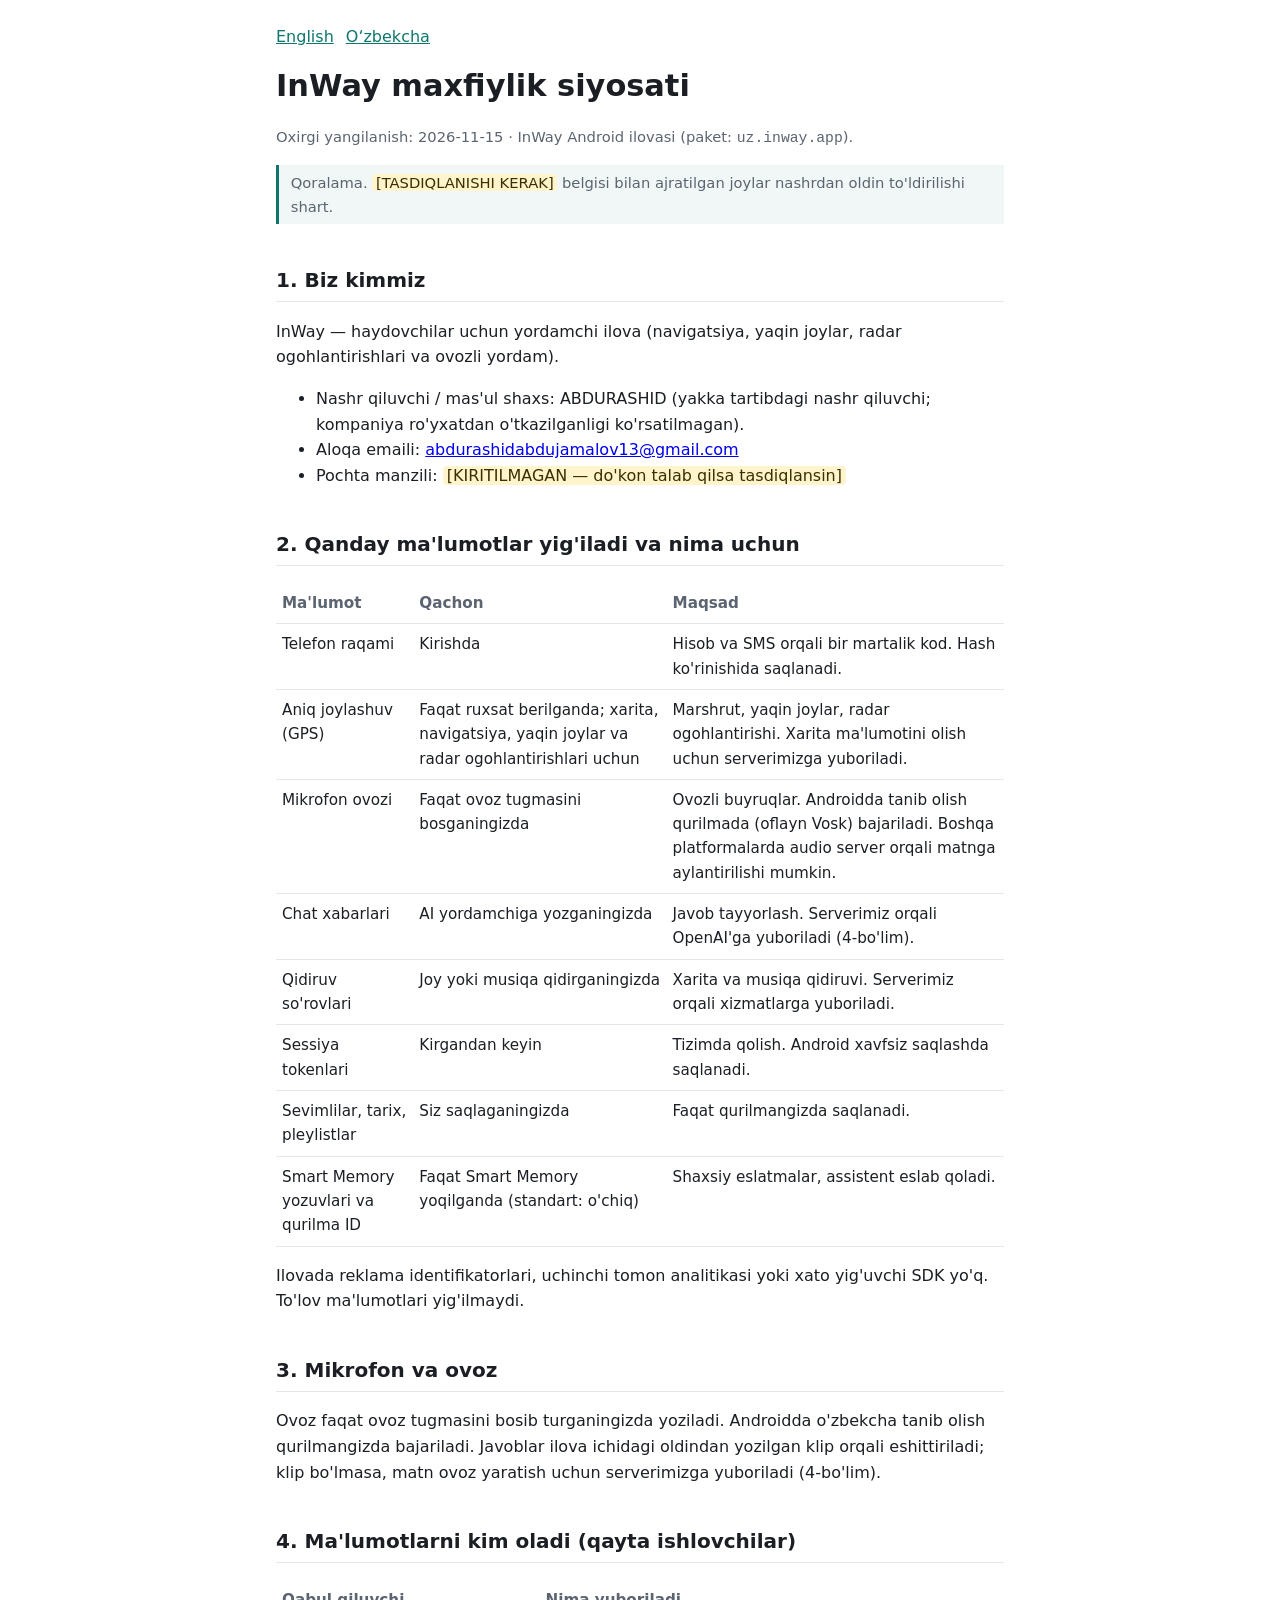
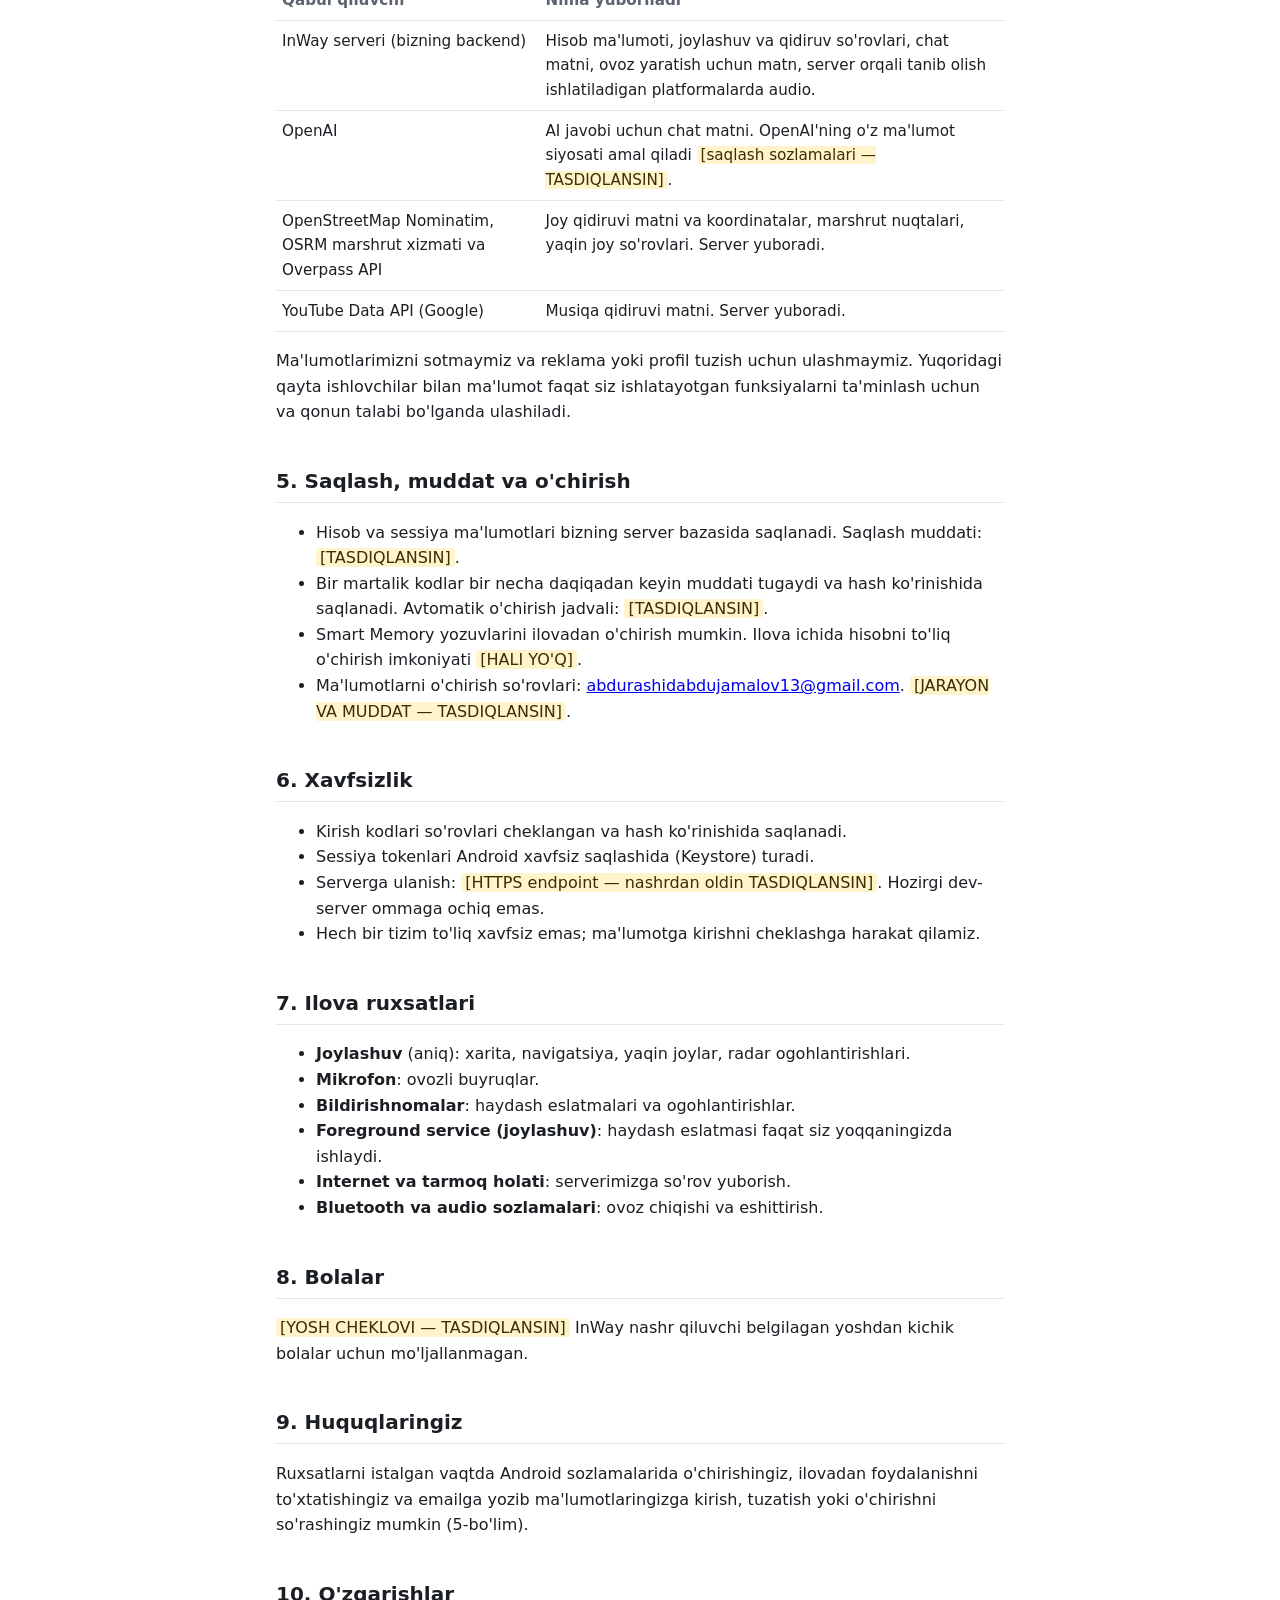
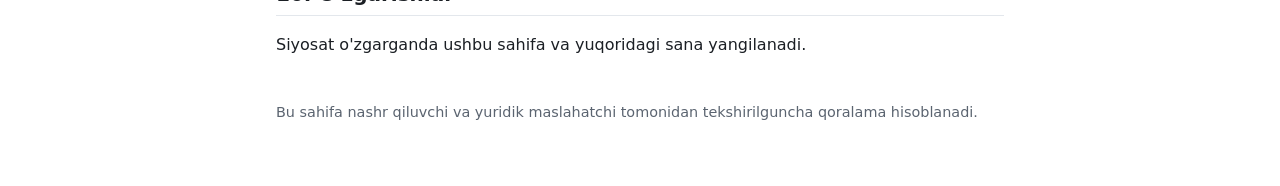
==== uz/index.html @ 06516bba "Add Uzbek privacy policy page This HTML file contains the privacy policy for the InWay application i" ====
<!doctype html>
<html lang="uz">
<head>
<meta charset="utf-8">
<meta name="viewport" content="width=device-width, initial-scale=1">
<title>InWay Maxfiylik siyosati</title>
<meta name="description" content="InWay ilovasi ma'lumotlarni qanday yig'ishi, ishlatishi, saqlashi va o'chirishi haqida.">
<link rel="stylesheet" href="../style.css">
</head>
<body>
<main>
<nav><a href="../index.html">English</a><a href="index.html">O‘zbekcha</a></nav>
<h1>InWay maxfiylik siyosati</h1>
<p class="meta">Oxirgi yangilanish: 2026-11-15 · InWay Android ilovasi (paket: <code>uz.inway.app</code>).</p>
<p class="note">Qoralama. <span class="todo">[TASDIQLANISHI KERAK]</span> belgisi bilan ajratilgan joylar nashrdan oldin to'ldirilishi shart.</p>

<h2>1. Biz kimmiz</h2>
<p>InWay — haydovchilar uchun yordamchi ilova (navigatsiya, yaqin joylar, radar ogohlantirishlari va ovozli yordam).</p>
<ul>
<li>Nashr qiluvchi / mas'ul shaxs: ABDURASHID (yakka tartibdagi nashr qiluvchi; kompaniya ro'yxatdan o'tkazilganligi ko'rsatilmagan).</li>
<li>Aloqa emaili: <a href="mailto:abdurashidabdujamalov13@gmail.com">abdurashidabdujamalov13@gmail.com</a></li>
<li>Pochta manzili: <span class="todo">[KIRITILMAGAN — do'kon talab qilsa tasdiqlansin]</span></li>
</ul>

<h2>2. Qanday ma'lumotlar yig'iladi va nima uchun</h2>
<table>
<tr><th>Ma'lumot</th><th>Qachon</th><th>Maqsad</th></tr>
<tr><td>Telefon raqami</td><td>Kirishda</td><td>Hisob va SMS orqali bir martalik kod. Hash ko'rinishida saqlanadi.</td></tr>
<tr><td>Aniq joylashuv (GPS)</td><td>Faqat ruxsat berilganda; xarita, navigatsiya, yaqin joylar va radar ogohlantirishlari uchun</td><td>Marshrut, yaqin joylar, radar ogohlantirishi. Xarita ma'lumotini olish uchun serverimizga yuboriladi.</td></tr>
<tr><td>Mikrofon ovozi</td><td>Faqat ovoz tugmasini bosganingizda</td><td>Ovozli buyruqlar. Androidda tanib olish qurilmada (oflayn Vosk) bajariladi. Boshqa platformalarda audio server orqali matnga aylantirilishi mumkin.</td></tr>
<tr><td>Chat xabarlari</td><td>AI yordamchiga yozganingizda</td><td>Javob tayyorlash. Serverimiz orqali OpenAI'ga yuboriladi (4-bo'lim).</td></tr>
<tr><td>Qidiruv so'rovlari</td><td>Joy yoki musiqa qidirganingizda</td><td>Xarita va musiqa qidiruvi. Serverimiz orqali xizmatlarga yuboriladi.</td></tr>
<tr><td>Sessiya tokenlari</td><td>Kirgandan keyin</td><td>Tizimda qolish. Android xavfsiz saqlashda saqlanadi.</td></tr>
<tr><td>Sevimlilar, tarix, pleylistlar</td><td>Siz saqlaganingizda</td><td>Faqat qurilmangizda saqlanadi.</td></tr>
<tr><td>Smart Memory yozuvlari va qurilma ID</td><td>Faqat Smart Memory yoqilganda (standart: o'chiq)</td><td>Shaxsiy eslatmalar, assistent eslab qoladi.</td></tr>
</table>
<p>Ilovada reklama identifikatorlari, uchinchi tomon analitikasi yoki xato yig'uvchi SDK yo'q. To'lov ma'lumotlari yig'ilmaydi.</p>

<h2>3. Mikrofon va ovoz</h2>
<p>Ovoz faqat ovoz tugmasini bosib turganingizda yoziladi. Androidda o'zbekcha tanib olish qurilmangizda bajariladi. Javoblar ilova ichidagi oldindan yozilgan klip orqali eshittiriladi; klip bo'lmasa, matn ovoz yaratish uchun serverimizga yuboriladi (4-bo'lim).</p>

<h2>4. Ma'lumotlarni kim oladi (qayta ishlovchilar)</h2>
<table>
<tr><th>Qabul qiluvchi</th><th>Nima yuboriladi</th></tr>
<tr><td>InWay serveri (bizning backend)</td><td>Hisob ma'lumoti, joylashuv va qidiruv so'rovlari, chat matni, ovoz yaratish uchun matn, server orqali tanib olish ishlatiladigan platformalarda audio.</td></tr>
<tr><td>OpenAI</td><td>AI javobi uchun chat matni. OpenAI'ning o'z ma'lumot siyosati amal qiladi <span class="todo">[saqlash sozlamalari — TASDIQLANSIN]</span>.</td></tr>
<tr><td>OpenStreetMap Nominatim, OSRM marshrut xizmati va Overpass API</td><td>Joy qidiruvi matni va koordinatalar, marshrut nuqtalari, yaqin joy so'rovlari. Server yuboradi.</td></tr>
<tr><td>YouTube Data API (Google)</td><td>Musiqa qidiruvi matni. Server yuboradi.</td></tr>
</table>
<p>Ma'lumotlarimizni sotmaymiz va reklama yoki profil tuzish uchun ulashmaymiz. Yuqoridagi qayta ishlovchilar bilan ma'lumot faqat siz ishlatayotgan funksiyalarni ta'minlash uchun va qonun talabi bo'lganda ulashiladi.</p>

<h2>5. Saqlash, muddat va o'chirish</h2>
<ul>
<li>Hisob va sessiya ma'lumotlari bizning server bazasida saqlanadi. Saqlash muddati: <span class="todo">[TASDIQLANSIN]</span>.</li>
<li>Bir martalik kodlar bir necha daqiqadan keyin muddati tugaydi va hash ko'rinishida saqlanadi. Avtomatik o'chirish jadvali: <span class="todo">[TASDIQLANSIN]</span>.</li>
<li>Smart Memory yozuvlarini ilovadan o'chirish mumkin. Ilova ichida hisobni to'liq o'chirish imkoniyati <span class="todo">[HALI YO'Q]</span>.</li>
<li>Ma'lumotlarni o'chirish so'rovlari: <a href="mailto:abdurashidabdujamalov13@gmail.com">abdurashidabdujamalov13@gmail.com</a>. <span class="todo">[JARAYON VA MUDDAT — TASDIQLANSIN]</span>.</li>
</ul>

<h2>6. Xavfsizlik</h2>
<ul>
<li>Kirish kodlari so'rovlari cheklangan va hash ko'rinishida saqlanadi.</li>
<li>Sessiya tokenlari Android xavfsiz saqlashida (Keystore) turadi.</li>
<li>Serverga ulanish: <span class="todo">[HTTPS endpoint — nashrdan oldin TASDIQLANSIN]</span>. Hozirgi dev-server ommaga ochiq emas.</li>
<li>Hech bir tizim to'liq xavfsiz emas; ma'lumotga kirishni cheklashga harakat qilamiz.</li>
</ul>

<h2>7. Ilova ruxsatlari</h2>
<ul>
<li><b>Joylashuv</b> (aniq): xarita, navigatsiya, yaqin joylar, radar ogohlantirishlari.</li>
<li><b>Mikrofon</b>: ovozli buyruqlar.</li>
<li><b>Bildirishnomalar</b>: haydash eslatmalari va ogohlantirishlar.</li>
<li><b>Foreground service (joylashuv)</b>: haydash eslatmasi faqat siz yoqqaningizda ishlaydi.</li>
<li><b>Internet va tarmoq holati</b>: serverimizga so'rov yuborish.</li>
<li><b>Bluetooth va audio sozlamalari</b>: ovoz chiqishi va eshittirish.</li>
</ul>

<h2>8. Bolalar</h2>
<p><span class="todo">[YOSH CHEKLOVI — TASDIQLANSIN]</span> InWay nashr qiluvchi belgilagan yoshdan kichik bolalar uchun mo'ljallanmagan.</p>

<h2>9. Huquqlaringiz</h2>
<p>Ruxsatlarni istalgan vaqtda Android sozlamalarida o'chirishingiz, ilovadan foydalanishni to'xtatishingiz va emailga yozib ma'lumotlaringizga kirish, tuzatish yoki o'chirishni so'rashingiz mumkin (5-bo'lim).</p>

<h2>10. O'zgarishlar</h2>
<p>Siyosat o'zgarganda ushbu sahifa va yuqoridagi sana yangilanadi.</p>

<footer>Bu sahifa nashr qiluvchi va yuridik maslahatchi tomonidan tekshirilguncha qoralama hisoblanadi.</footer>
</main>
</body>
</html>
---- style.css ----
:root { --fg:#1b1f24; --muted:#5b6470; --bg:#ffffff; --accent:#0f766e; --line:#e3e7ec; }
@media (prefers-color-scheme: dark) { :root { --fg:#e8edf2; --muted:#9aa5b1; --bg:#0d1117; --accent:#34d399; --line:#243041; } }
* { box-sizing:border-box; }
body { margin:0; font:16px/1.6 system-ui,-apple-system,Segoe UI,Roboto,sans-serif; color:var(--fg); background:var(--bg); }
main { max-width:760px; margin:0 auto; padding:24px 16px 64px; }
h1 { font-size:1.9rem; margin:.4em 0 .2em; }
h2 { font-size:1.25rem; margin-top:2em; border-bottom:1px solid var(--line); padding-bottom:.25em; }
p, li { color:var(--fg); }
.meta, .note { color:var(--muted); font-size:.92rem; }
.note { border-left:3px solid var(--accent); padding:.4em .8em; background:rgba(15,118,110,.06); }
.todo { background:#fff4cc; color:#3b2f00; padding:0 .25em; border-radius:4px; }
table { width:100%; border-collapse:collapse; font-size:.95rem; display:block; overflow-x:auto; }
th, td { text-align:left; padding:8px 6px; border-bottom:1px solid var(--line); vertical-align:top; }
th { color:var(--muted); font-weight:600; }
nav a { margin-right:12px; color:var(--accent); }
footer { margin-top:3em; color:var(--muted); font-size:.9rem; }
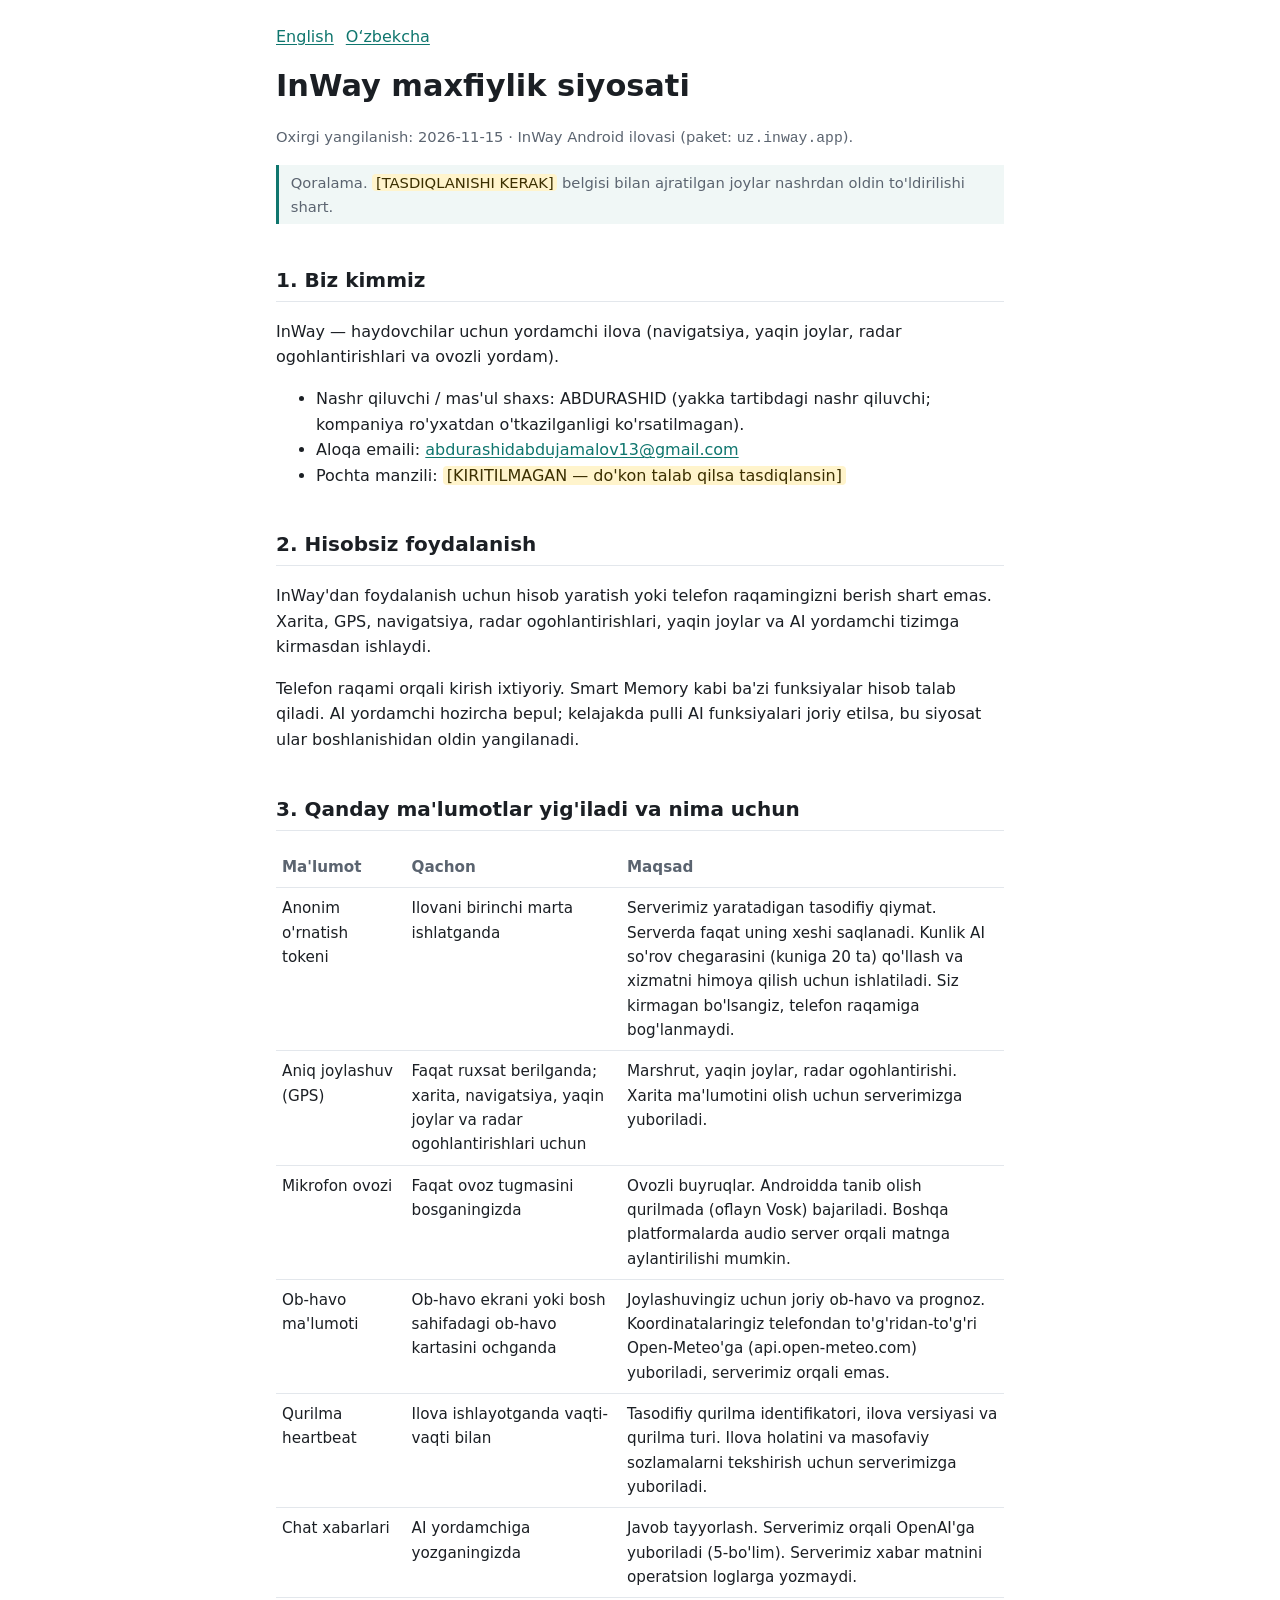
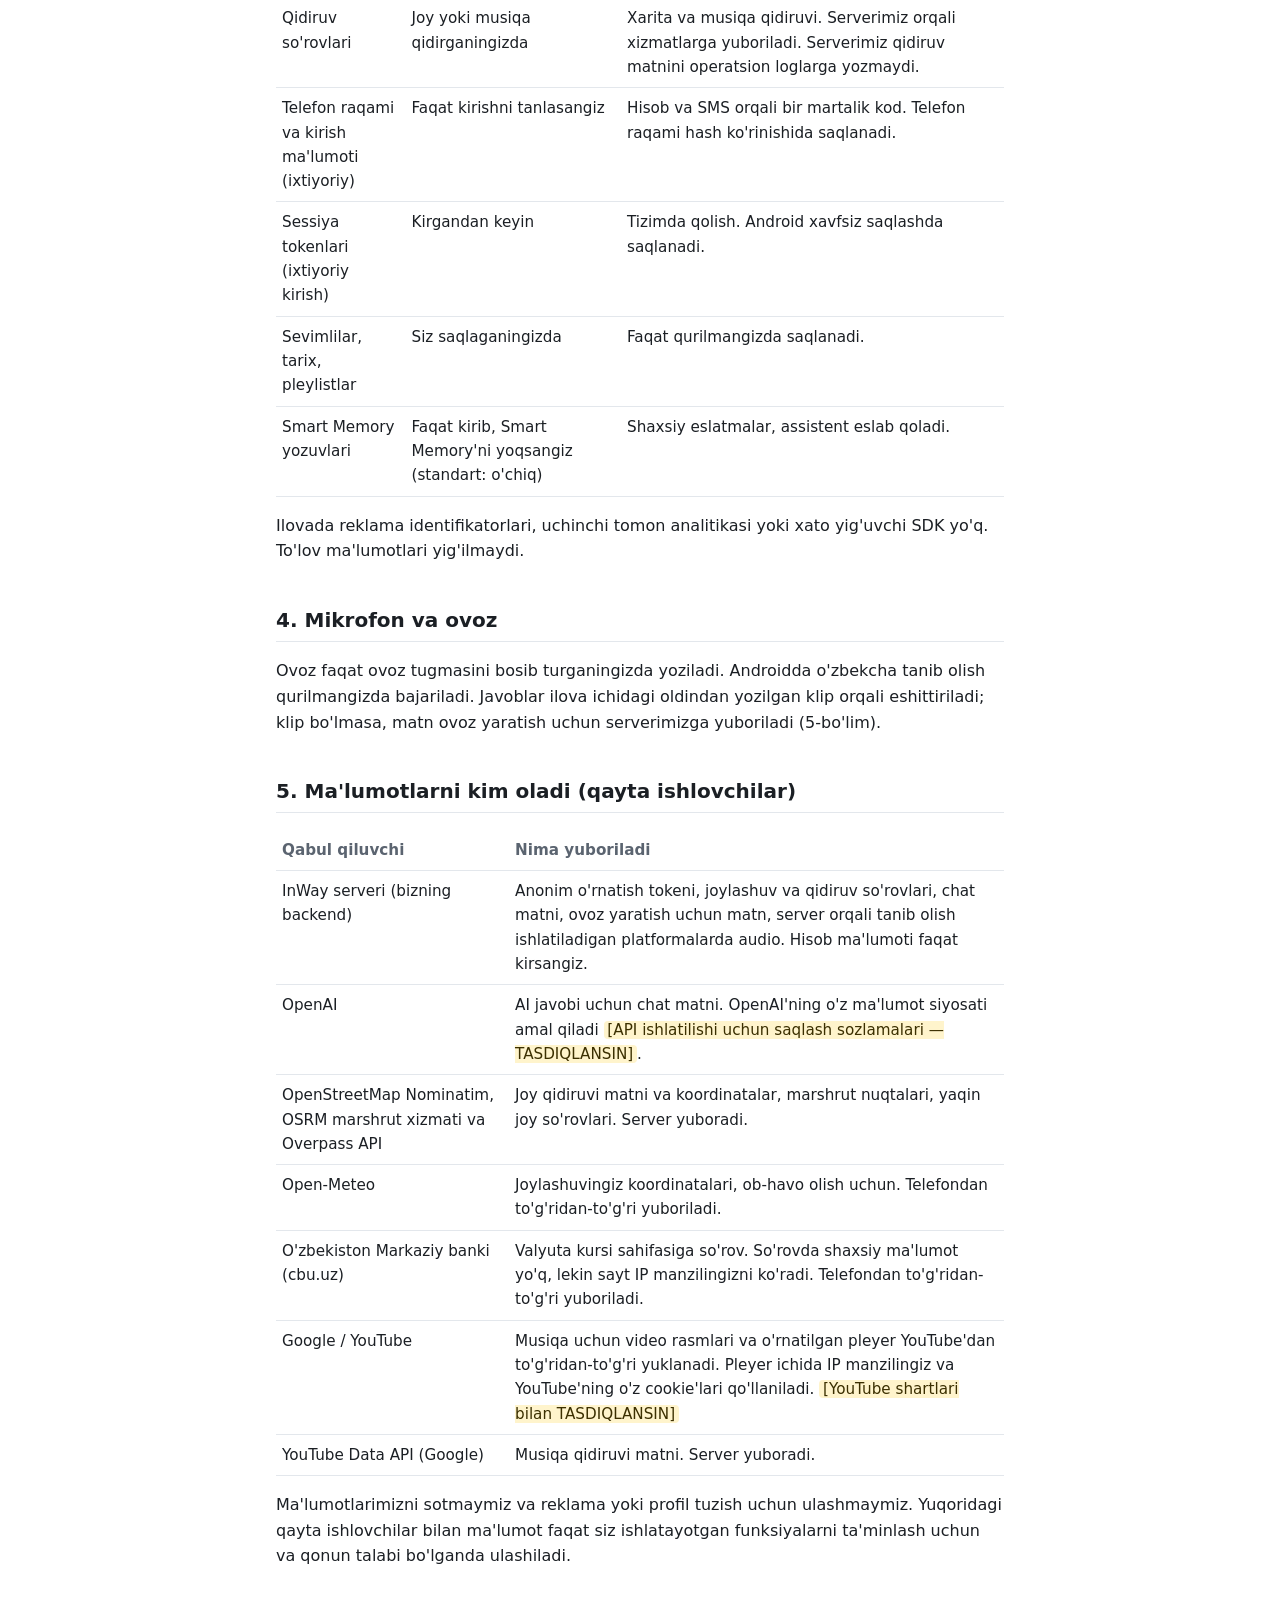
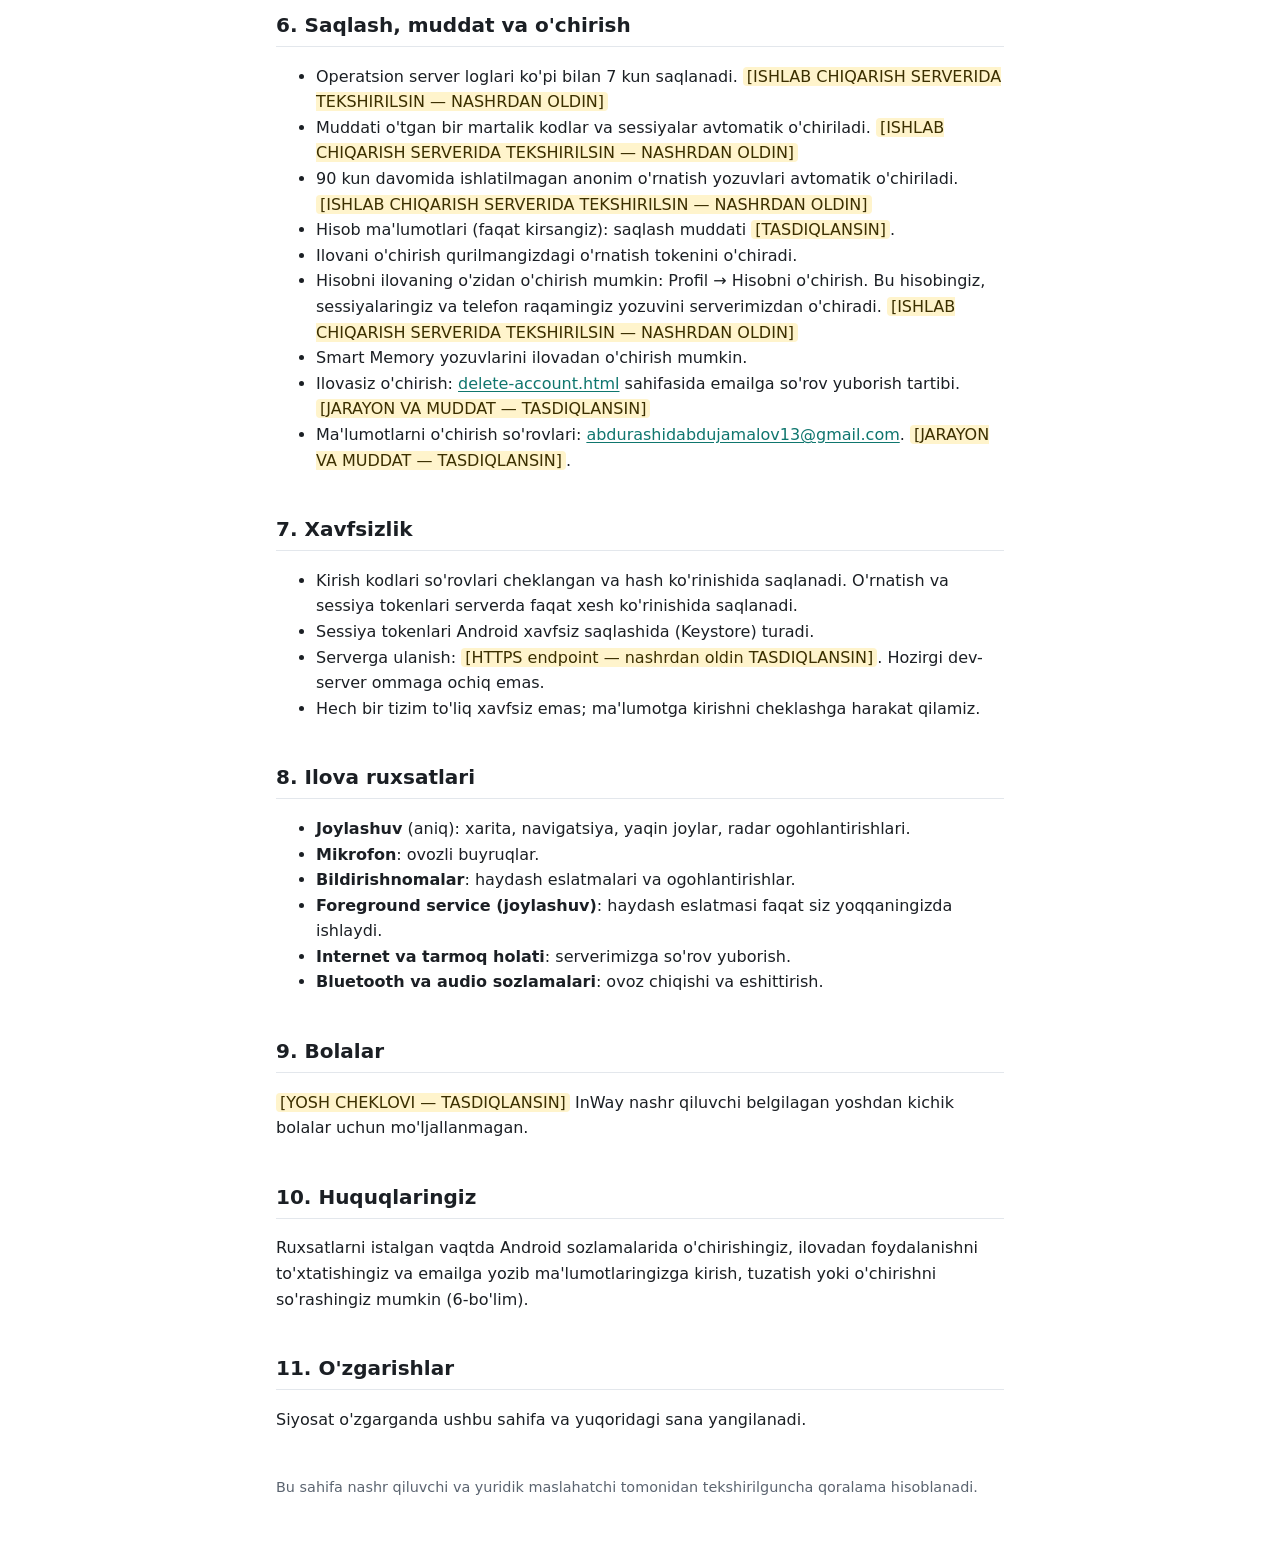
==== commit f5219cc9: "Update Uzbek privacy policy (accountless, in-app deletion)" ====
--- a/uz/index.html
+++ b/uz/index.html
@@ -5,6 +5,8 @@
 <meta name="viewport" content="width=device-width, initial-scale=1">
 <title>InWay Maxfiylik siyosati</title>
 <meta name="description" content="InWay ilovasi ma'lumotlarni qanday yig'ishi, ishlatishi, saqlashi va o'chirishi haqida.">
+<link rel="icon" type="image/png" href="../favicon.png">
+<link rel="apple-touch-icon" href="../apple-touch-icon.png">
 <link rel="stylesheet" href="../style.css">
 </head>
 <body>
@@ -22,50 +24,65 @@
 <li>Pochta manzili: <span class="todo">[KIRITILMAGAN — do'kon talab qilsa tasdiqlansin]</span></li>
 </ul>
 
-<h2>2. Qanday ma'lumotlar yig'iladi va nima uchun</h2>
+<h2>2. Hisobsiz foydalanish</h2>
+<p>InWay'dan foydalanish uchun hisob yaratish yoki telefon raqamingizni berish shart emas. Xarita, GPS, navigatsiya, radar ogohlantirishlari, yaqin joylar va AI yordamchi tizimga kirmasdan ishlaydi.</p>
+<p>Telefon raqami orqali kirish ixtiyoriy. Smart Memory kabi ba'zi funksiyalar hisob talab qiladi. AI yordamchi hozircha bepul; kelajakda pulli AI funksiyalari joriy etilsa, bu siyosat ular boshlanishidan oldin yangilanadi.</p>
+
+<h2>3. Qanday ma'lumotlar yig'iladi va nima uchun</h2>
 <table>
 <tr><th>Ma'lumot</th><th>Qachon</th><th>Maqsad</th></tr>
-<tr><td>Telefon raqami</td><td>Kirishda</td><td>Hisob va SMS orqali bir martalik kod. Hash ko'rinishida saqlanadi.</td></tr>
+<tr><td>Anonim o'rnatish tokeni</td><td>Ilovani birinchi marta ishlatganda</td><td>Serverimiz yaratadigan tasodifiy qiymat. Serverda faqat uning xeshi saqlanadi. Kunlik AI so'rov chegarasini (kuniga 20 ta) qo'llash va xizmatni himoya qilish uchun ishlatiladi. Siz kirmagan bo'lsangiz, telefon raqamiga bog'lanmaydi.</td></tr>
 <tr><td>Aniq joylashuv (GPS)</td><td>Faqat ruxsat berilganda; xarita, navigatsiya, yaqin joylar va radar ogohlantirishlari uchun</td><td>Marshrut, yaqin joylar, radar ogohlantirishi. Xarita ma'lumotini olish uchun serverimizga yuboriladi.</td></tr>
 <tr><td>Mikrofon ovozi</td><td>Faqat ovoz tugmasini bosganingizda</td><td>Ovozli buyruqlar. Androidda tanib olish qurilmada (oflayn Vosk) bajariladi. Boshqa platformalarda audio server orqali matnga aylantirilishi mumkin.</td></tr>
-<tr><td>Chat xabarlari</td><td>AI yordamchiga yozganingizda</td><td>Javob tayyorlash. Serverimiz orqali OpenAI'ga yuboriladi (4-bo'lim).</td></tr>
-<tr><td>Qidiruv so'rovlari</td><td>Joy yoki musiqa qidirganingizda</td><td>Xarita va musiqa qidiruvi. Serverimiz orqali xizmatlarga yuboriladi.</td></tr>
-<tr><td>Sessiya tokenlari</td><td>Kirgandan keyin</td><td>Tizimda qolish. Android xavfsiz saqlashda saqlanadi.</td></tr>
+<tr><td>Ob-havo ma'lumoti</td><td>Ob-havo ekrani yoki bosh sahifadagi ob-havo kartasini ochganda</td><td>Joylashuvingiz uchun joriy ob-havo va prognoz. Koordinatalaringiz telefondan to'g'ridan-to'g'ri Open-Meteo'ga (api.open-meteo.com) yuboriladi, serverimiz orqali emas.</td></tr>
+<tr><td>Qurilma heartbeat</td><td>Ilova ishlayotganda vaqti-vaqti bilan</td><td>Tasodifiy qurilma identifikatori, ilova versiyasi va qurilma turi. Ilova holatini va masofaviy sozlamalarni tekshirish uchun serverimizga yuboriladi.</td></tr>
+<tr><td>Chat xabarlari</td><td>AI yordamchiga yozganingizda</td><td>Javob tayyorlash. Serverimiz orqali OpenAI'ga yuboriladi (5-bo'lim). Serverimiz xabar matnini operatsion loglarga yozmaydi.</td></tr>
+<tr><td>Qidiruv so'rovlari</td><td>Joy yoki musiqa qidirganingizda</td><td>Xarita va musiqa qidiruvi. Serverimiz orqali xizmatlarga yuboriladi. Serverimiz qidiruv matnini operatsion loglarga yozmaydi.</td></tr>
+<tr><td>Telefon raqami va kirish ma'lumoti (ixtiyoriy)</td><td>Faqat kirishni tanlasangiz</td><td>Hisob va SMS orqali bir martalik kod. Telefon raqami hash ko'rinishida saqlanadi.</td></tr>
+<tr><td>Sessiya tokenlari (ixtiyoriy kirish)</td><td>Kirgandan keyin</td><td>Tizimda qolish. Android xavfsiz saqlashda saqlanadi.</td></tr>
 <tr><td>Sevimlilar, tarix, pleylistlar</td><td>Siz saqlaganingizda</td><td>Faqat qurilmangizda saqlanadi.</td></tr>
-<tr><td>Smart Memory yozuvlari va qurilma ID</td><td>Faqat Smart Memory yoqilganda (standart: o'chiq)</td><td>Shaxsiy eslatmalar, assistent eslab qoladi.</td></tr>
+<tr><td>Smart Memory yozuvlari</td><td>Faqat kirib, Smart Memory'ni yoqsangiz (standart: o'chiq)</td><td>Shaxsiy eslatmalar, assistent eslab qoladi.</td></tr>
 </table>
 <p>Ilovada reklama identifikatorlari, uchinchi tomon analitikasi yoki xato yig'uvchi SDK yo'q. To'lov ma'lumotlari yig'ilmaydi.</p>
 
-<h2>3. Mikrofon va ovoz</h2>
-<p>Ovoz faqat ovoz tugmasini bosib turganingizda yoziladi. Androidda o'zbekcha tanib olish qurilmangizda bajariladi. Javoblar ilova ichidagi oldindan yozilgan klip orqali eshittiriladi; klip bo'lmasa, matn ovoz yaratish uchun serverimizga yuboriladi (4-bo'lim).</p>
+<h2>4. Mikrofon va ovoz</h2>
+<p>Ovoz faqat ovoz tugmasini bosib turganingizda yoziladi. Androidda o'zbekcha tanib olish qurilmangizda bajariladi. Javoblar ilova ichidagi oldindan yozilgan klip orqali eshittiriladi; klip bo'lmasa, matn ovoz yaratish uchun serverimizga yuboriladi (5-bo'lim).</p>
 
-<h2>4. Ma'lumotlarni kim oladi (qayta ishlovchilar)</h2>
+<h2>5. Ma'lumotlarni kim oladi (qayta ishlovchilar)</h2>
 <table>
 <tr><th>Qabul qiluvchi</th><th>Nima yuboriladi</th></tr>
-<tr><td>InWay serveri (bizning backend)</td><td>Hisob ma'lumoti, joylashuv va qidiruv so'rovlari, chat matni, ovoz yaratish uchun matn, server orqali tanib olish ishlatiladigan platformalarda audio.</td></tr>
-<tr><td>OpenAI</td><td>AI javobi uchun chat matni. OpenAI'ning o'z ma'lumot siyosati amal qiladi <span class="todo">[saqlash sozlamalari — TASDIQLANSIN]</span>.</td></tr>
+<tr><td>InWay serveri (bizning backend)</td><td>Anonim o'rnatish tokeni, joylashuv va qidiruv so'rovlari, chat matni, ovoz yaratish uchun matn, server orqali tanib olish ishlatiladigan platformalarda audio. Hisob ma'lumoti faqat kirsangiz.</td></tr>
+<tr><td>OpenAI</td><td>AI javobi uchun chat matni. OpenAI'ning o'z ma'lumot siyosati amal qiladi <span class="todo">[API ishlatilishi uchun saqlash sozlamalari — TASDIQLANSIN]</span>.</td></tr>
 <tr><td>OpenStreetMap Nominatim, OSRM marshrut xizmati va Overpass API</td><td>Joy qidiruvi matni va koordinatalar, marshrut nuqtalari, yaqin joy so'rovlari. Server yuboradi.</td></tr>
+<tr><td>Open-Meteo</td><td>Joylashuvingiz koordinatalari, ob-havo olish uchun. Telefondan to'g'ridan-to'g'ri yuboriladi.</td></tr>
+<tr><td>O'zbekiston Markaziy banki (cbu.uz)</td><td>Valyuta kursi sahifasiga so'rov. So'rovda shaxsiy ma'lumot yo'q, lekin sayt IP manzilingizni ko'radi. Telefondan to'g'ridan-to'g'ri yuboriladi.</td></tr>
+<tr><td>Google / YouTube</td><td>Musiqa uchun video rasmlari va o'rnatilgan pleyer YouTube'dan to'g'ridan-to'g'ri yuklanadi. Pleyer ichida IP manzilingiz va YouTube'ning o'z cookie'lari qo'llaniladi. <span class="todo">[YouTube shartlari bilan TASDIQLANSIN]</span></td></tr>
 <tr><td>YouTube Data API (Google)</td><td>Musiqa qidiruvi matni. Server yuboradi.</td></tr>
 </table>
 <p>Ma'lumotlarimizni sotmaymiz va reklama yoki profil tuzish uchun ulashmaymiz. Yuqoridagi qayta ishlovchilar bilan ma'lumot faqat siz ishlatayotgan funksiyalarni ta'minlash uchun va qonun talabi bo'lganda ulashiladi.</p>
 
-<h2>5. Saqlash, muddat va o'chirish</h2>
+<h2>6. Saqlash, muddat va o'chirish</h2>
 <ul>
-<li>Hisob va sessiya ma'lumotlari bizning server bazasida saqlanadi. Saqlash muddati: <span class="todo">[TASDIQLANSIN]</span>.</li>
-<li>Bir martalik kodlar bir necha daqiqadan keyin muddati tugaydi va hash ko'rinishida saqlanadi. Avtomatik o'chirish jadvali: <span class="todo">[TASDIQLANSIN]</span>.</li>
-<li>Smart Memory yozuvlarini ilovadan o'chirish mumkin. Ilova ichida hisobni to'liq o'chirish imkoniyati <span class="todo">[HALI YO'Q]</span>.</li>
+<li>Operatsion server loglari ko'pi bilan 7 kun saqlanadi. <span class="todo">[ISHLAB CHIQARISH SERVERIDA TEKSHIRILSIN — NASHRDAN OLDIN]</span></li>
+<li>Muddati o'tgan bir martalik kodlar va sessiyalar avtomatik o'chiriladi. <span class="todo">[ISHLAB CHIQARISH SERVERIDA TEKSHIRILSIN — NASHRDAN OLDIN]</span></li>
+<li>90 kun davomida ishlatilmagan anonim o'rnatish yozuvlari avtomatik o'chiriladi. <span class="todo">[ISHLAB CHIQARISH SERVERIDA TEKSHIRILSIN — NASHRDAN OLDIN]</span></li>
+<li>Hisob ma'lumotlari (faqat kirsangiz): saqlash muddati <span class="todo">[TASDIQLANSIN]</span>.</li>
+<li>Ilovani o'chirish qurilmangizdagi o'rnatish tokenini o'chiradi.</li>
+<li>Hisobni ilovaning o'zidan o'chirish mumkin: Profil → Hisobni o'chirish. Bu hisobingiz, sessiyalaringiz va telefon raqamingiz yozuvini serverimizdan o'chiradi. <span class="todo">[ISHLAB CHIQARISH SERVERIDA TEKSHIRILSIN — NASHRDAN OLDIN]</span></li>
+<li>Smart Memory yozuvlarini ilovadan o'chirish mumkin.</li>
+<li>Ilovasiz o'chirish: <a href="delete-account.html">delete-account.html</a> sahifasida emailga so'rov yuborish tartibi. <span class="todo">[JARAYON VA MUDDAT — TASDIQLANSIN]</span></li>
 <li>Ma'lumotlarni o'chirish so'rovlari: <a href="mailto:abdurashidabdujamalov13@gmail.com">abdurashidabdujamalov13@gmail.com</a>. <span class="todo">[JARAYON VA MUDDAT — TASDIQLANSIN]</span>.</li>
 </ul>
 
-<h2>6. Xavfsizlik</h2>
+<h2>7. Xavfsizlik</h2>
 <ul>
-<li>Kirish kodlari so'rovlari cheklangan va hash ko'rinishida saqlanadi.</li>
+<li>Kirish kodlari so'rovlari cheklangan va hash ko'rinishida saqlanadi. O'rnatish va sessiya tokenlari serverda faqat xesh ko'rinishida saqlanadi.</li>
 <li>Sessiya tokenlari Android xavfsiz saqlashida (Keystore) turadi.</li>
 <li>Serverga ulanish: <span class="todo">[HTTPS endpoint — nashrdan oldin TASDIQLANSIN]</span>. Hozirgi dev-server ommaga ochiq emas.</li>
 <li>Hech bir tizim to'liq xavfsiz emas; ma'lumotga kirishni cheklashga harakat qilamiz.</li>
 </ul>
 
-<h2>7. Ilova ruxsatlari</h2>
+<h2>8. Ilova ruxsatlari</h2>
 <ul>
 <li><b>Joylashuv</b> (aniq): xarita, navigatsiya, yaqin joylar, radar ogohlantirishlari.</li>
 <li><b>Mikrofon</b>: ovozli buyruqlar.</li>
@@ -75,13 +92,13 @@
 <li><b>Bluetooth va audio sozlamalari</b>: ovoz chiqishi va eshittirish.</li>
 </ul>
 
-<h2>8. Bolalar</h2>
+<h2>9. Bolalar</h2>
 <p><span class="todo">[YOSH CHEKLOVI — TASDIQLANSIN]</span> InWay nashr qiluvchi belgilagan yoshdan kichik bolalar uchun mo'ljallanmagan.</p>
 
-<h2>9. Huquqlaringiz</h2>
-<p>Ruxsatlarni istalgan vaqtda Android sozlamalarida o'chirishingiz, ilovadan foydalanishni to'xtatishingiz va emailga yozib ma'lumotlaringizga kirish, tuzatish yoki o'chirishni so'rashingiz mumkin (5-bo'lim).</p>
+<h2>10. Huquqlaringiz</h2>
+<p>Ruxsatlarni istalgan vaqtda Android sozlamalarida o'chirishingiz, ilovadan foydalanishni to'xtatishingiz va emailga yozib ma'lumotlaringizga kirish, tuzatish yoki o'chirishni so'rashingiz mumkin (6-bo'lim).</p>
 
-<h2>10. O'zgarishlar</h2>
+<h2>11. O'zgarishlar</h2>
 <p>Siyosat o'zgarganda ushbu sahifa va yuqoridagi sana yangilanadi.</p>
 
 <footer>Bu sahifa nashr qiluvchi va yuridik maslahatchi tomonidan tekshirilguncha qoralama hisoblanadi.</footer>
--- a/style.css
+++ b/style.css
@@ -12,5 +12,6 @@
 table { width:100%; border-collapse:collapse; font-size:.95rem; display:block; overflow-x:auto; }
 th, td { text-align:left; padding:8px 6px; border-bottom:1px solid var(--line); vertical-align:top; }
 th { color:var(--muted); font-weight:600; }
-nav a { margin-right:12px; color:var(--accent); }
+a { color:var(--accent); text-underline-offset:2px; }
+nav a { margin-right:12px; }
 footer { margin-top:3em; color:var(--muted); font-size:.9rem; }
